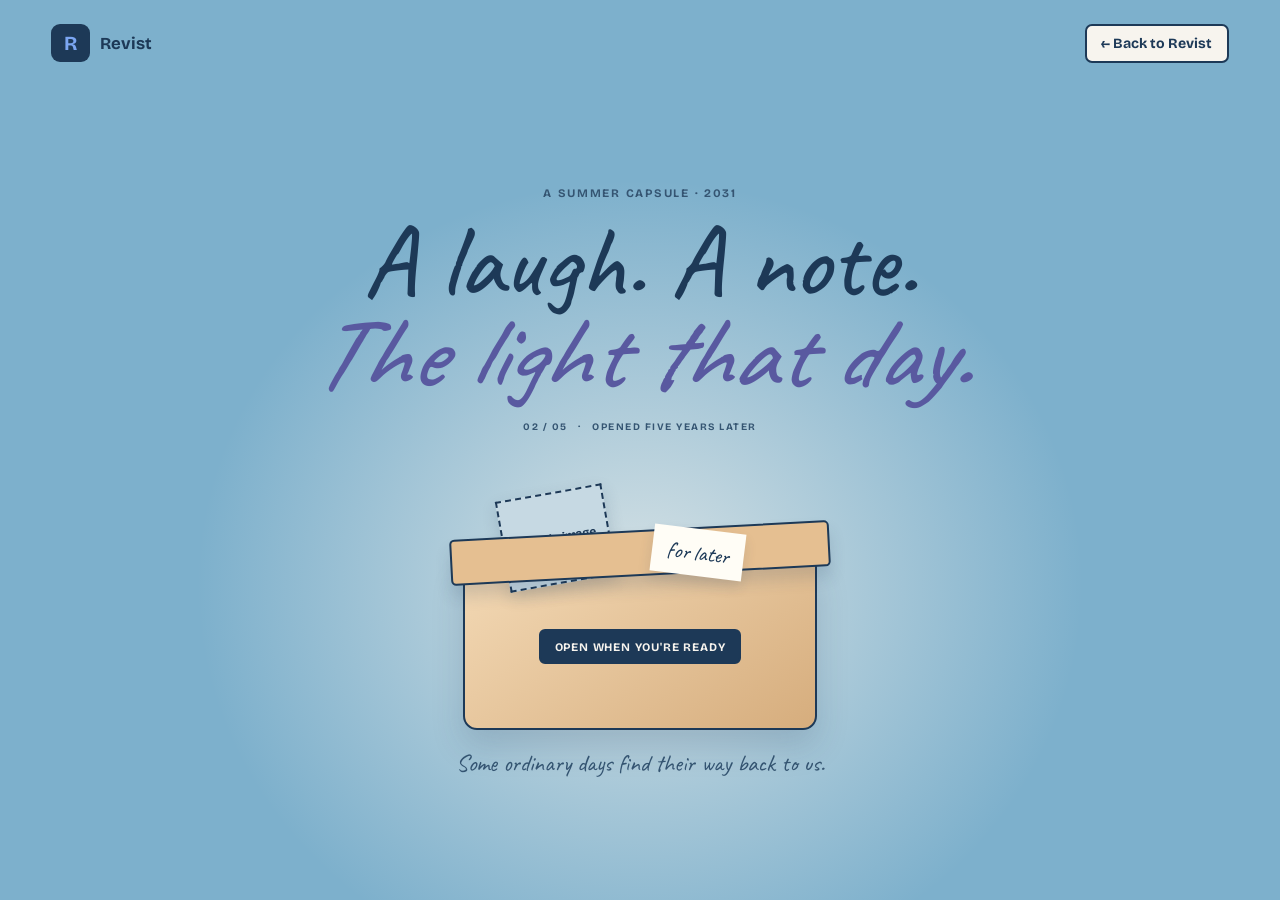
==== example.html @ a28ae1b1 "Add files via upload second rendition" ====
<!DOCTYPE html>
<html lang="en">
<head>
  <meta charset="utf-8">
  <meta name="viewport" content="width=device-width, initial-scale=1">
  <meta name="description" content="A sample Revist capsule: a laugh, a note, and the light that day.">
  <title>A laugh. A note. | Revist</title>
  <link rel="preconnect" href="https://fonts.googleapis.com">
  <link rel="preconnect" href="https://fonts.gstatic.com" crossorigin>
  <link href="https://fonts.googleapis.com/css2?family=Bricolage+Grotesque:opsz,wght@12..96,400;12..96,700&amp;family=Caveat:wght@500&amp;display=swap" rel="stylesheet">
  <link rel="stylesheet" href="example.css">
</head>
<body>
  <a class="skip-link" href="#example">Skip to the example</a>
  <header class="example-header">
    <a class="brand" href="index.html"><span class="brand-mark">R</span> Revist</a>
    <a class="back-link" href="index.html#discover">← Back to Revist</a>
  </header>

  <main class="example-scene" id="example">
    <div class="scene-copy">
      <p class="eyebrow">A summer capsule · 2031</p>
      <h1>A laugh. A note.<br><em>The light that day.</em></h1>
      <p class="scene-caption">02 / 05 &nbsp; · &nbsp; OPENED FIVE YEARS LATER</p>
    </div>

    <div class="keepsake-box">
      <div class="sample-photo" role="img" aria-label="Blank sample image placeholder">Sample image</div>
      <div class="note">for later</div>
      <div class="box-lid"></div>
      <div class="box-body"><button class="open-capsule" type="button">Open when you're ready</button></div>
    </div>

    <p class="memory-caption">Some ordinary days find their way back to us.</p>
    <p class="popup-fallback" id="popup-fallback" role="status" hidden>
      Your browser blocked the popup.
      <a href="blank-capsule.html" target="_blank" rel="noopener">Open your blank capsule in a new tab.</a>
    </p>
  </main>
  <script src="example.js"></script>
</body>
</html>
---- example.css ----
:root {
  --wall: #7db0cc;
  --ink: #1d3957;
  --paper: #f7f4ee;
  --gold: #7ba6f2;
  --indigo: #5959a0;
  --serif: "Caveat", cursive;
}

* {
  box-sizing: border-box;
}

html {
  min-height: 100%;
  background: var(--wall);
}

body {
  min-height: 100vh;
  margin: 0;
  overflow: hidden;
  color: var(--ink);
  background:
    radial-gradient(ellipse at 50% 65%, rgba(247, 244, 238, 0.72), transparent 49%),
    var(--wall);
  font-family: "Bricolage Grotesque", Arial, sans-serif;
}

a {
  color: inherit;
  text-decoration: none;
}

a:focus-visible {
  outline: 3px solid var(--indigo);
  outline-offset: 4px;
}

.skip-link {
  position: absolute;
  top: -4rem;
  left: 1rem;
  z-index: 5;
  padding: 0.6rem 1rem;
  border: 2px solid var(--ink);
  border-radius: 6px;
  background: var(--paper);
}

.skip-link:focus {
  top: 1rem;
}

.example-header {
  position: absolute;
  z-index: 2;
  top: 1.5rem;
  right: 4vw;
  left: 4vw;
  display: flex;
  align-items: center;
  justify-content: space-between;
}

.brand {
  display: inline-flex;
  align-items: center;
  gap: 0.65rem;
  font-size: 1.05rem;
  font-weight: 700;
}

.brand-mark {
  display: grid;
  width: 2.4rem;
  height: 2.4rem;
  place-items: center;
  border-radius: 9px;
  color: var(--gold);
  background: var(--ink);
  font-size: 1.25rem;
}

.back-link {
  padding: 0.55rem 0.9rem;
  border: 2px solid var(--ink);
  border-radius: 7px;
  background: var(--paper);
  font-size: 0.88rem;
  font-weight: 700;
}

.back-link:hover {
  color: var(--paper);
  background: var(--indigo);
}

.example-scene {
  position: relative;
  display: flex;
  min-height: 100svh;
  flex-direction: column;
  align-items: center;
  justify-content: center;
  overflow: hidden;
  padding: 6rem 1.5rem 2rem;
  text-align: center;
}

.scene-copy {
  position: relative;
  z-index: 1;
  animation: arrive 800ms ease-out both;
}

@keyframes arrive {
  from { opacity: 0; transform: translateY(12px); }
  to { opacity: 1; transform: translateY(0); }
}

.eyebrow,
.scene-caption {
  color: #355572;
  font-size: 0.72rem;
  font-weight: 700;
  letter-spacing: 0.15em;
  text-transform: uppercase;
}

.eyebrow {
  margin: 0 0 1rem;
}

h1 {
  margin: 0;
  font-family: var(--serif);
  font-size: clamp(3rem, 8vw, 6.7rem);
  font-weight: 500;
  line-height: 0.9;
}

h1 em {
  color: var(--indigo);
  font-weight: 500;
}

.scene-caption {
  margin: 1.25rem 0 0;
  font-size: 0.62rem;
}

.keepsake-box {
  position: relative;
  width: min(27rem, 76vw);
  height: clamp(13rem, 32vh, 18rem);
  margin-top: 1.2rem;
  animation: arrive 1s 120ms ease-out both;
}

.box-body {
  position: absolute;
  right: 9%;
  bottom: 0.6rem;
  left: 9%;
  display: grid;
  height: 58%;
  place-items: center;
  border: 2px solid var(--ink);
  border-radius: 4px 4px 14px 14px;
  background: linear-gradient(145deg, #f3d9b5, #d6ad7d);
  box-shadow: 0 1rem 2rem rgba(29, 57, 87, 0.18);
}

.open-capsule {
  padding: 0.55rem 0.85rem;
  border: 2px solid var(--ink);
  border-radius: 6px;
  color: var(--paper);
  background: var(--ink);
  cursor: pointer;
  font: inherit;
  font-size: 0.72rem;
  font-weight: 700;
  letter-spacing: 0.07em;
  text-transform: uppercase;
}

.open-capsule:hover {
  color: var(--ink);
  background: var(--gold);
}

.box-lid {
  position: absolute;
  right: 6%;
  bottom: 57%;
  left: 6%;
  z-index: 2;
  height: 16%;
  transform: rotate(-3deg);
  border: 2px solid var(--ink);
  border-radius: 5px;
  background: #e5bf91;
  box-shadow: 0 0.7rem 1rem rgba(29, 57, 87, 0.16);
}

.sample-photo {
  position: absolute;
  z-index: 1;
  bottom: 54%;
  left: 18%;
  width: 25%;
  height: 32%;
  display: grid;
  place-items: center;
  transform: rotate(-10deg);
  border: 2px dashed var(--ink);
  color: var(--ink);
  background: #c6d9e3;
  box-shadow: 0 0.4rem 1rem rgba(29, 57, 87, 0.17);
  font-size: clamp(0.5rem, 1.4vw, 0.75rem);
  font-weight: 700;
  text-align: center;
}

.note {
  position: absolute;
  z-index: 3;
  right: 26%;
  bottom: 57%;
  padding: 0.55rem 0.9rem;
  transform: rotate(7deg);
  color: var(--ink);
  background: #fffdf6;
  box-shadow: 0 0.4rem 0.8rem rgba(29, 57, 87, 0.12);
  font-family: var(--serif);
  font-size: 1.4rem;
}

.memory-caption {
  margin: 0.5rem 0 0;
  color: #355572;
  font-family: var(--serif);
  font-size: 1.5rem;
}

.popup-fallback {
  position: absolute;
  bottom: 0.5rem;
  max-width: 90%;
  margin: 0;
  padding: 0.5rem 0.75rem;
  border: 1px solid var(--ink);
  border-radius: 6px;
  background: var(--paper);
  font-size: 0.8rem;
}

.popup-fallback a {
  text-decoration: underline;
}

@media (max-width: 520px) {
  .example-header {
    top: 1rem;
    right: 1rem;
    left: 1rem;
  }

  .back-link {
    padding: 0.45rem 0.6rem;
    font-size: 0.78rem;
  }

  .example-scene {
    padding-right: 1rem;
    padding-left: 1rem;
  }

  h1 {
    font-size: clamp(3rem, 12vw, 4.5rem);
  }

  .keepsake-box {
    width: 88vw;
    height: 14rem;
  }
}

@media (prefers-reduced-motion: reduce) {
  *,
  *::before,
  *::after {
    animation-duration: 0.01ms !important;
    animation-iteration-count: 1 !important;
    transition-duration: 0.01ms !important;
  }
}
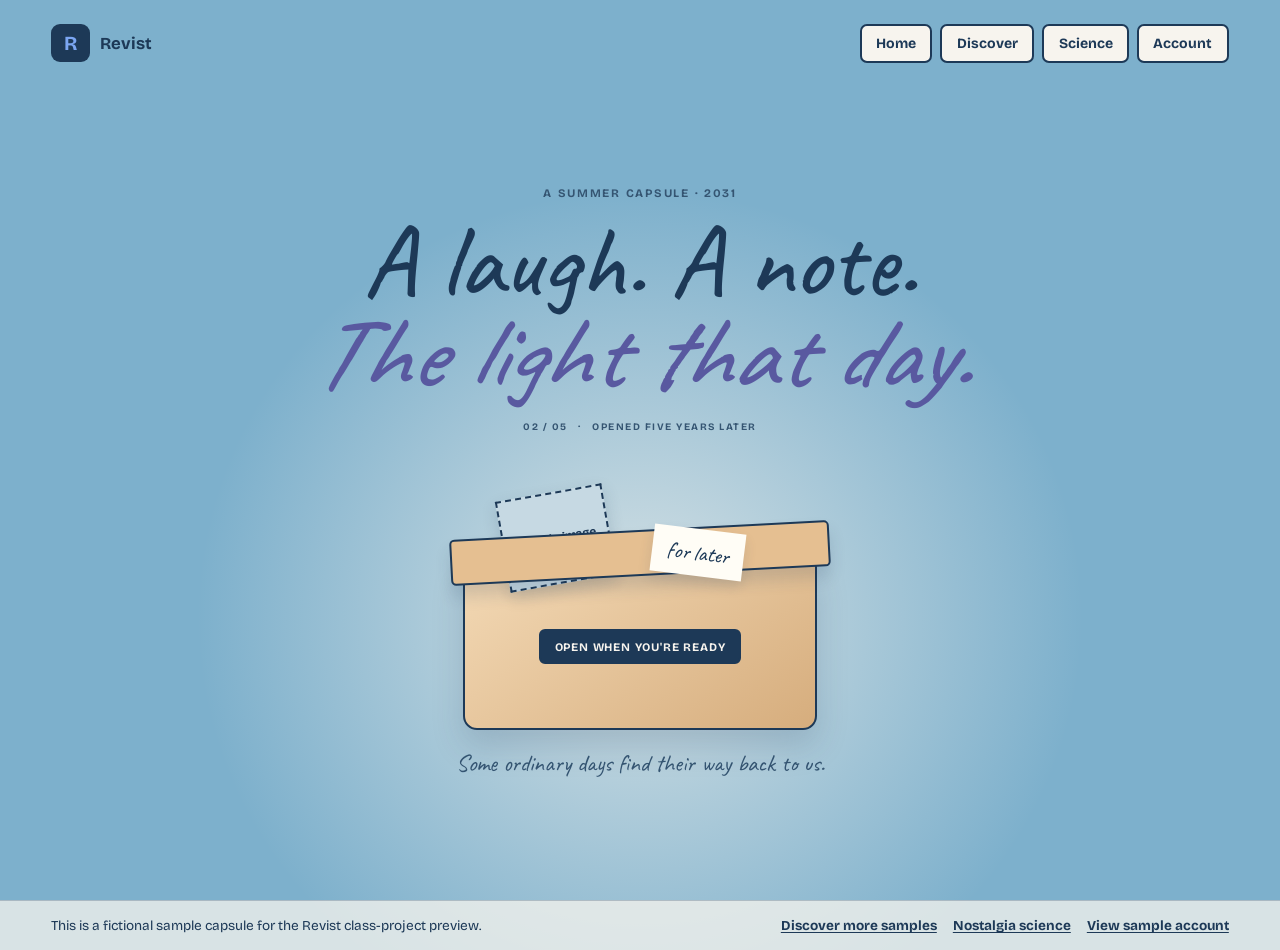
==== commit 13485a6a: "Add files via upload" ====
--- a/example.html
+++ b/example.html
@@ -14,14 +14,19 @@
   <a class="skip-link" href="#example">Skip to the example</a>
   <header class="example-header">
     <a class="brand" href="index.html"><span class="brand-mark">R</span> Revist</a>
-    <a class="back-link" href="index.html#discover">← Back to Revist</a>
+    <nav aria-label="Main navigation">
+      <a class="back-link" href="index.html">Home</a>
+      <a class="back-link" href="discover.html">Discover</a>
+      <a class="back-link" href="nostalgia.html">Science</a>
+      <a class="back-link" href="account.html">Account</a>
+    </nav>
   </header>
 
   <main class="example-scene" id="example">
     <div class="scene-copy">
-      <p class="eyebrow">A summer capsule · 2031</p>
-      <h1>A laugh. A note.<br><em>The light that day.</em></h1>
-      <p class="scene-caption">02 / 05 &nbsp; · &nbsp; OPENED FIVE YEARS LATER</p>
+      <p class="eyebrow" id="capsule-meta">A summer capsule · 2031</p>
+      <h1><span id="capsule-title">A laugh. A note.</span><br><em id="capsule-subtitle">The light that day.</em></h1>
+      <p class="scene-caption" id="capsule-date">02 / 05 &nbsp; · &nbsp; OPENED FIVE YEARS LATER</p>
     </div>
 
     <div class="keepsake-box">
@@ -31,12 +36,50 @@
       <div class="box-body"><button class="open-capsule" type="button">Open when you're ready</button></div>
     </div>
 
-    <p class="memory-caption">Some ordinary days find their way back to us.</p>
-    <p class="popup-fallback" id="popup-fallback" role="status" hidden>
-      Your browser blocked the popup.
-      <a href="blank-capsule.html" target="_blank" rel="noopener">Open your blank capsule in a new tab.</a>
-    </p>
+    <p class="memory-caption" id="capsule-caption">Some ordinary days find their way back to us.</p>
   </main>
+  <dialog class="capsule-dialog" aria-labelledby="your-capsule-title">
+    <button class="close-capsule" type="button" aria-label="Close capsule">×</button>
+    <p class="dialog-eyebrow">A little space for later</p>
+    <h2 id="your-capsule-title">Your capsule</h2>
+    <div class="slideshow" role="group" aria-label="Sample capsule images">
+      <div class="slide-track">
+        <figure class="capsule-slide">
+          <img src="capsule1.svg" alt="Blank sample image placeholder, image one">
+          <figcaption>A moment from the start</figcaption>
+        </figure>
+        <figure class="capsule-slide">
+          <img src="capsule2.svg" alt="Blank sample image placeholder, image two">
+          <figcaption>A note to keep</figcaption>
+        </figure>
+        <figure class="capsule-slide">
+          <img src="capsule3.svg" alt="Blank sample image placeholder, image three">
+          <figcaption>Something to remember</figcaption>
+        </figure>
+      </div>
+    </div>
+    <div class="slideshow-controls" role="group" aria-label="Slideshow controls">
+      <button class="previous-slide" type="button" aria-label="Previous image">↑</button>
+      <button class="toggle-slideshow" type="button">Pause slideshow</button>
+      <button class="next-slide" type="button" aria-label="Next image">↓</button>
+    </div>
+    <p class="slide-status" id="slide-status">Image 1 of 3</p>
+    <p class="dialog-caption">Your memories will go here.</p>
+    <audio class="capsule-music" controls loop preload="metadata">
+      <source src="ambient-memory.wav" type="audio/wav">
+      Your browser does not support audio playback.
+    </audio>
+    <p class="music-status" id="music-status" role="status">Original ambient music is ready to play.</p>
+    <p class="music-credit">Original ambient loop generated for this project.</p>
+  </dialog>
+  <footer class="example-footer">
+    <p>This is a fictional sample capsule for the Revist class-project preview.</p>
+    <nav aria-label="Footer navigation">
+      <a href="discover.html">Discover more samples</a>
+      <a href="nostalgia.html">Nostalgia science</a>
+      <a href="account.html">View sample account</a>
+    </nav>
+  </footer>
   <script src="example.js"></script>
 </body>
 </html>
--- a/example.css
+++ b/example.css
@@ -19,7 +19,7 @@
 body {
   min-height: 100vh;
   margin: 0;
-  overflow: hidden;
+  overflow-x: hidden;
   color: var(--ink);
   background:
     radial-gradient(ellipse at 50% 65%, rgba(247, 244, 238, 0.72), transparent 49%),
@@ -61,6 +61,13 @@
   display: flex;
   align-items: center;
   justify-content: space-between;
+}
+
+.example-header nav {
+  display: flex;
+  flex-wrap: wrap;
+  justify-content: flex-end;
+  gap: 0.5rem;
 }
 
 .brand {
@@ -83,6 +90,7 @@
 }
 
 .back-link {
+  display: inline-block;
   padding: 0.55rem 0.9rem;
   border: 2px solid var(--ink);
   border-radius: 7px;
@@ -245,20 +253,189 @@
   font-size: 1.5rem;
 }
 
-.popup-fallback {
-  position: absolute;
-  bottom: 0.5rem;
-  max-width: 90%;
+.capsule-dialog {
+  position: fixed;
+  width: min(27rem, calc(100vw - 2rem));
+  max-width: none;
+  max-height: calc(100svh - 2rem);
+  overflow: auto;
+  padding: 2rem clamp(1rem, 4vw, 2rem) 1.25rem;
+  border: 2px solid var(--ink);
+  border-radius: 14px;
+  color: var(--ink);
+  background: var(--paper);
+  box-shadow: 0 1rem 3rem rgba(29, 57, 87, 0.25);
+  text-align: center;
+}
+
+.capsule-dialog[open] {
+  animation: arrive 220ms ease-out both;
+}
+
+.capsule-dialog::backdrop {
+  background: rgba(29, 57, 87, 0.55);
+  backdrop-filter: blur(3px);
+}
+
+.close-capsule {
+  position: absolute;
+  top: 0.5rem;
+  right: 0.5rem;
+  display: grid;
+  width: 2rem;
+  height: 2rem;
+  place-items: center;
+  border: 1px solid var(--ink);
+  border-radius: 50%;
+  color: var(--ink);
+  background: var(--wall);
+  cursor: pointer;
+  font: inherit;
+  font-size: 1.25rem;
+}
+
+.dialog-eyebrow {
   margin: 0;
-  padding: 0.5rem 0.75rem;
+  color: #355572;
+  font-size: 0.65rem;
+  font-weight: 700;
+  letter-spacing: 0.14em;
+  text-transform: uppercase;
+}
+
+.capsule-dialog h2 {
+  margin: 0.35rem 0 1rem;
+  font-family: var(--serif);
+  font-size: 2.5rem;
+  font-weight: 500;
+}
+
+.slideshow {
+  height: clamp(11rem, 30vh, 15rem);
+  overflow: hidden;
+  border: 2px dashed var(--ink);
+  border-radius: 8px;
+  background: #c6d9e3;
+}
+
+.slide-track {
+  display: flex;
+  height: 100%;
+  flex-direction: column;
+  overflow-y: auto;
+  scroll-snap-type: y mandatory;
+  scrollbar-width: none;
+}
+
+.slide-track::-webkit-scrollbar {
+  display: none;
+}
+
+.capsule-slide {
+  display: grid;
+  flex: 0 0 100%;
+  grid-template-rows: minmax(0, 1fr) auto;
+  width: 100%;
+  min-width: 0;
+  min-height: 0;
+  height: 100%;
+  margin: 0;
+  padding: 0.5rem;
+  scroll-snap-align: start;
+  text-align: center;
+}
+
+.capsule-slide img {
+  width: 100%;
+  height: 100%;
+  object-fit: contain;
+}
+
+.capsule-slide figcaption {
+  padding-top: 0.35rem;
+  font-size: 0.85rem;
+  font-weight: 700;
+}
+
+.slideshow-controls {
+  display: flex;
+  justify-content: center;
+  gap: 0.6rem;
+  margin-top: 0.75rem;
+}
+
+.slideshow-controls button {
+  min-height: 2.2rem;
+  padding: 0.35rem 0.65rem;
   border: 1px solid var(--ink);
   border-radius: 6px;
-  background: var(--paper);
-  font-size: 0.8rem;
-}
-
-.popup-fallback a {
+  color: var(--ink);
+  background: #fff;
+  cursor: pointer;
+  font: inherit;
+  font-size: 0.82rem;
+  font-weight: 700;
+}
+
+.slideshow-controls button:hover {
+  background: var(--gold);
+}
+
+.slide-status {
+  margin: 0.5rem 0 0;
+  color: #355572;
+  font-size: 0.75rem;
+}
+
+.dialog-caption {
+  margin: 0.25rem 0 0.7rem;
+  font-size: 0.9rem;
+}
+
+.capsule-music {
+  display: block;
+  width: 100%;
+  height: 2.5rem;
+}
+
+.music-status,
+.music-credit {
+  margin: 0.4rem 0 0;
+  font-size: 0.72rem;
+}
+
+.music-credit {
+  color: #355572;
+}
+
+.example-footer {
+  position: relative;
+  z-index: 1;
+  display: flex;
+  flex-wrap: wrap;
+  align-items: center;
+  justify-content: space-between;
+  gap: 0.75rem 1.5rem;
+  padding: 1rem 4vw;
+  border-top: 1px solid rgba(29, 57, 87, 0.25);
+  background: rgba(247, 244, 238, 0.75);
+  font-size: 0.85rem;
+}
+
+.example-footer p {
+  margin: 0;
+}
+
+.example-footer nav {
+  display: flex;
+  flex-wrap: wrap;
+  gap: 0.5rem 1rem;
+}
+
+.example-footer a {
+  font-weight: 700;
   text-decoration: underline;
+  text-underline-offset: 0.15em;
 }
 
 @media (max-width: 520px) {
@@ -266,6 +443,11 @@
     top: 1rem;
     right: 1rem;
     left: 1rem;
+    align-items: flex-start;
+  }
+
+  .example-header nav {
+    max-width: 64%;
   }
 
   .back-link {
@@ -286,9 +468,19 @@
     width: 88vw;
     height: 14rem;
   }
+
+  .example-footer {
+    align-items: flex-start;
+    flex-direction: column;
+    padding: 1rem;
+  }
 }
 
 @media (prefers-reduced-motion: reduce) {
+  .slide-track {
+    scroll-behavior: auto;
+  }
+
   *,
   *::before,
   *::after {
